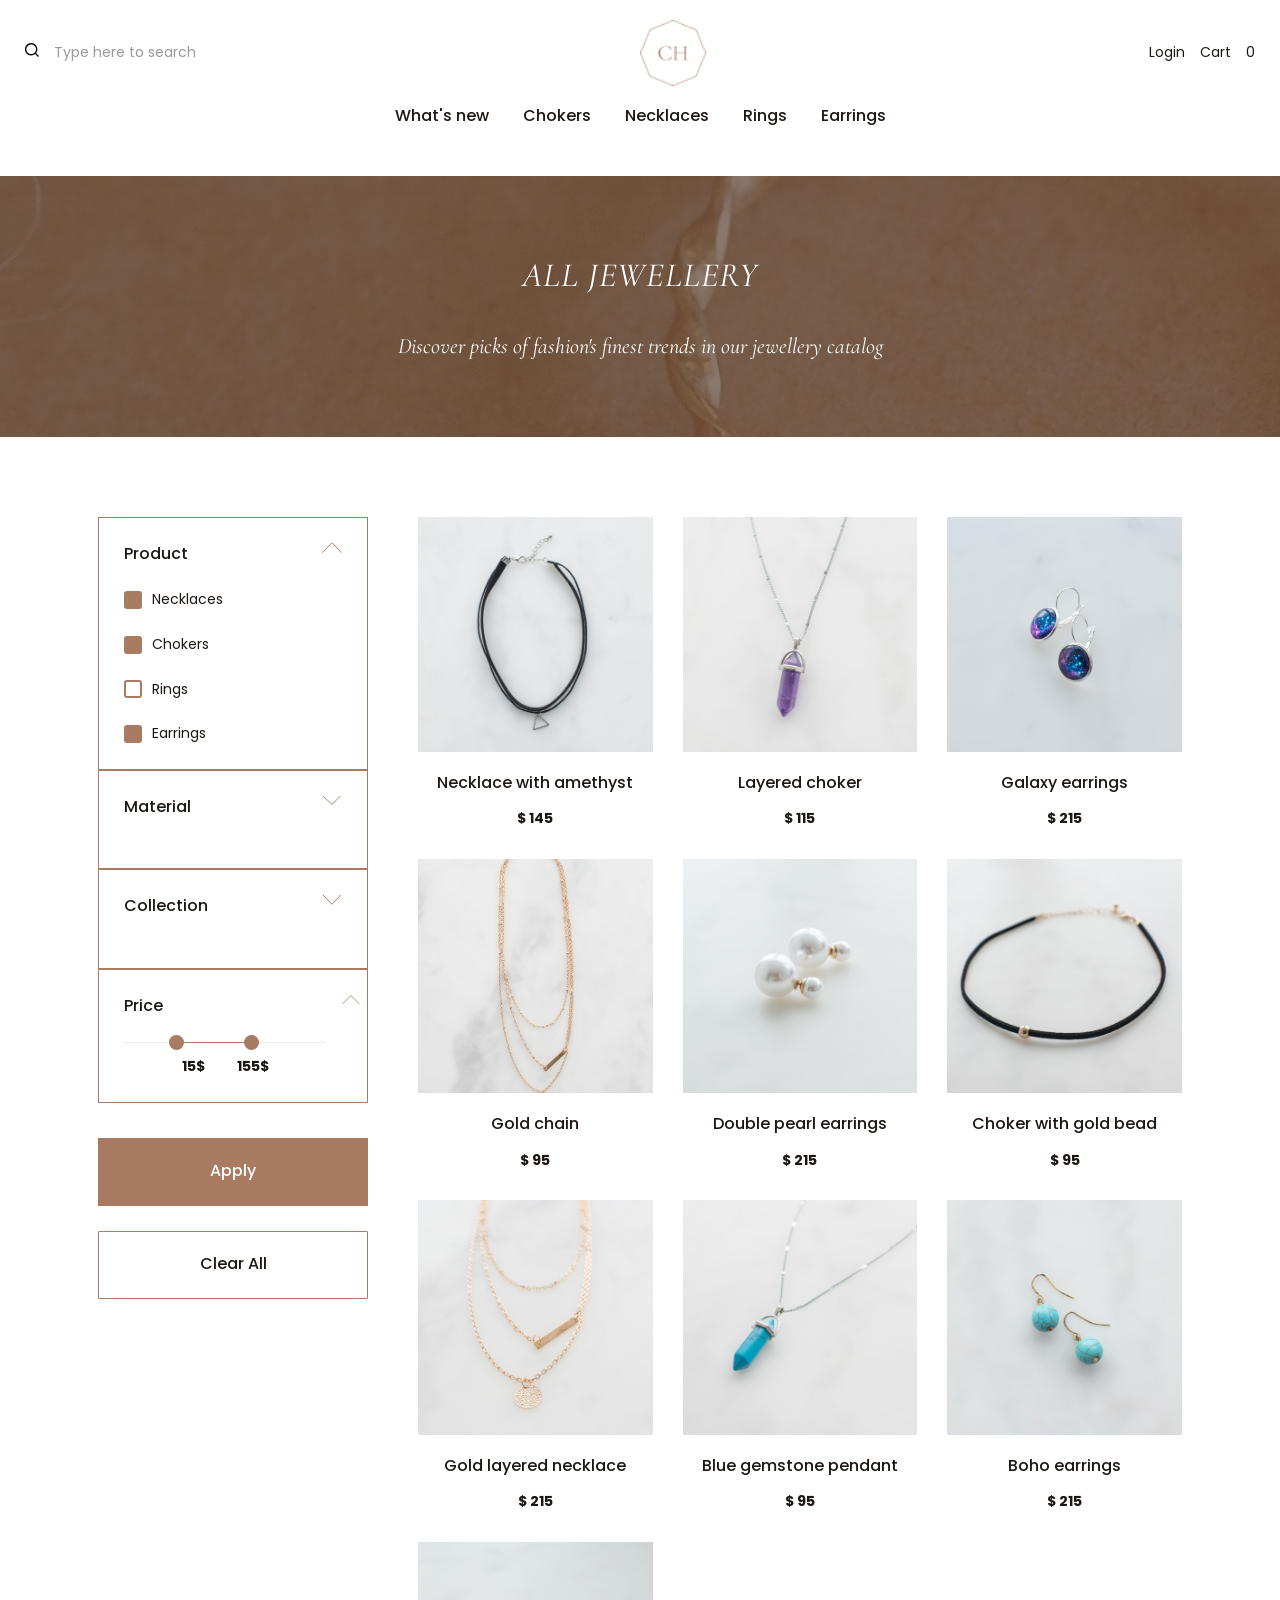
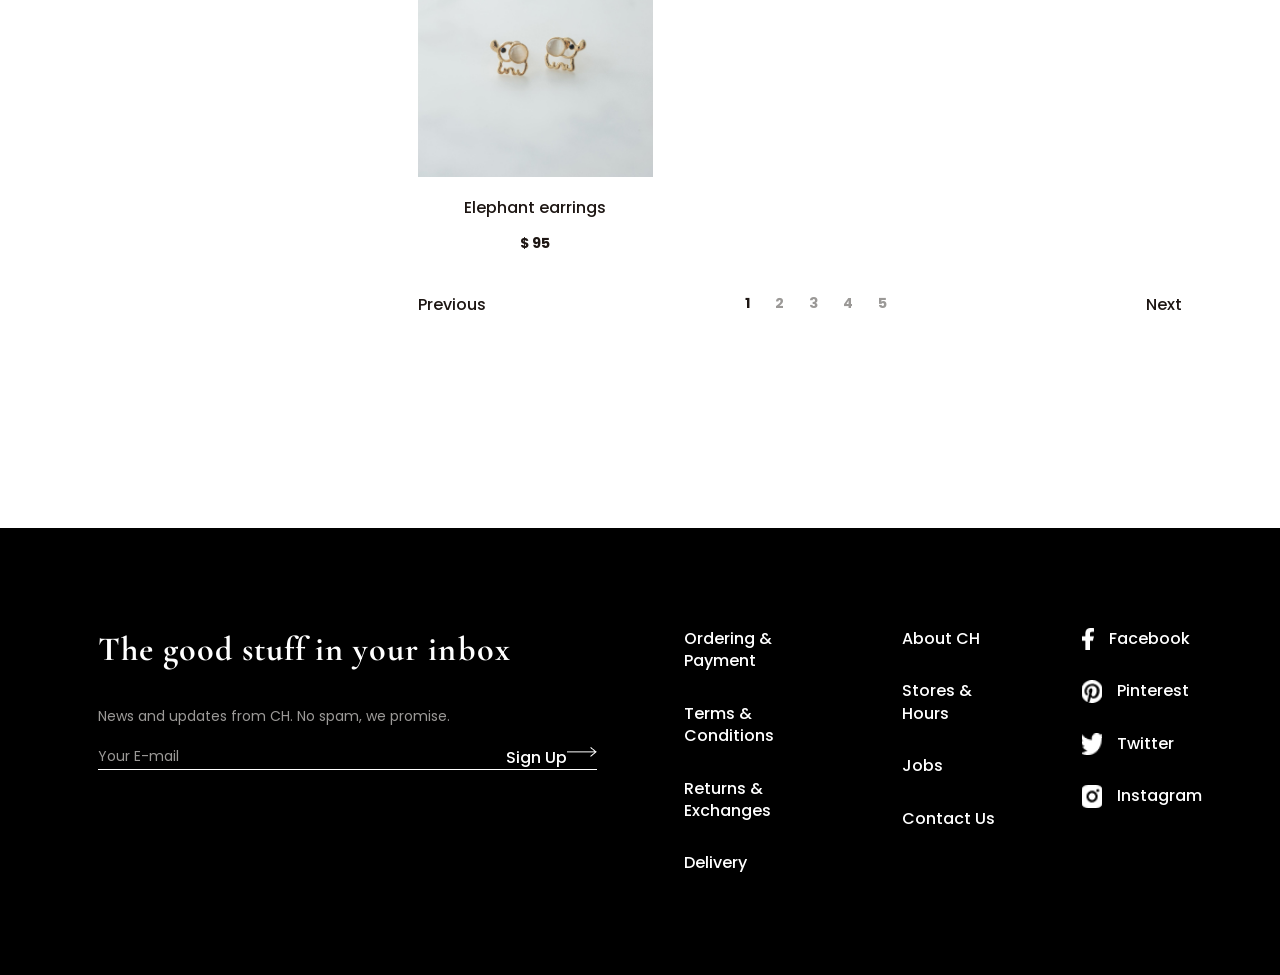
==== catalog.html @ da2d2605 "Доробира усі сторінки із модульними вікн." ====
<!DOCTYPE html>
<html>
  
  <head>
  <meta charset="UTF-8" />
  <meta name="viewport" content="width=device-width, initial-scale=1" />
  <link rel="stylesheet" type="text/css" href="css/reset.css">
  <link rel="stylesheet" type="text/css" href="css/style-all-pages.css">
  <link rel="stylesheet" type="text/css" href="css/catalog.css">
  <title>Главная</title>
  <style>
        @import url('https://fonts.googleapis.com/css2?family=Cormorant+Garamond:ital,wght@0,300..700;1,300..700&display=swap');
        @import url('https://fonts.googleapis.com/css2?family=Cormorant+Garamond:ital,wght@0,300..700;1,300..700&family=Poppins:ital,wght@0,100;0,200;0,300;0,400;0,500;0,600;0,700;0,800;0,900;1,100;1,200;1,300;1,400;1,500;1,600;1,700;1,800;1,900&display=swap');
  </style>
  </head>
  <body>
   
    <header class="header">
        <div class="header_only-mobile-tablet">
            <img class="icon-menu" src="images/menu.svg"  alt="menu">
            <img class="icon-logo" src="images/logo.png"  alt="logo">
            <img class="icon-basket" src="images/basket.svg" alt="basket">
        </div>

        <section class="menu hide-menu">
            <div class="menu_icon">
                <img class="icon-menu" src="images/menu-white.png"  alt="menu">
                <img class="icon-logo" src="images/logo-white.png"  alt="logo">
                <img class="icon-basket" src="images/basket-white.png" alt="basket">
            </div>
            <div class="menu_search"><img src="images/zoom.png"></div>
            <nav class="menu_text" >
                <li><a href="#">What's new</a></li>
                <li><a href="#">Chokers</a></li>
                <li><a href="#">Necklaces</a></li>
                <li><a href="#">Rings</a></li>
                <li><a href="#">Earrings</a></li>   
            <nav class="menu_text-opacity" >
                <li><a href="#">About CH</a></li>
                <li><a href="#">Stores & Hours</a></li>
                <li><a href="#">Contact Us</a></li>  
            </nav>
            <li><a href="#">Login</a></li> 
            </nav>


        </section>

        <section class="header_only-desktop">
            <article class="header_top-menu">
                <div class="header_left">
                   <img class="icon-zoom-black" src="images/zoom-black.svg">
                   <p class="color-grey-text">Type here to search</p>
                </div>
                <img class="icon-logo" src="images/logo.png"  alt="logo">
                <div class="header_rigth">
                    <p>Login</p>
                    <p>Cart</p>
                    <p>0</p>
                </div>
            </article>
            <article class="header_bottom-menu">
                <nav class="menu_text-only-desktop" >
                <li><a href="#">What's new</a></li>
                <li><a href="#">Chokers</a></li>
                <li><a href="#">Necklaces</a></li>
                <li><a href="#">Rings</a></li>
                <li><a href="#">Earrings</a></li>   
                 </nav>
            </article>
        </section>
    </header>
   
    <section class="scrin-first">
            <h2 class="text-italic-white">ALL JEWELLERY</h2>
            <p class="text-italic-white text_22">Discover picks of fashion's finest trends in our jewellery catalog</p>
    </section>

    <main class="main-catalog">
    
        <aside class="windows-filter hide-filter">
            <img class="windows-filter_close" src="images/close.svg">
                <article class="filter">
                            <div class="filter_one-card">
                                <div class="filter_text">
                                    <h4>Product</h4>
                                    <label><input type="checkbox" checked> Necklaces </label>
                                    <label><input type="checkbox" checked> Chokers </label>
                                    <label><input type="checkbox" > Rings </label>
                                    <label><input type="checkbox" checked> Earrings </label>
                                </div>
                                <img class="arrow-align" src="images/arrow-up.svg" alt="arrow up">
                            </div>
                            <div class="filter_one-card">
                                <div class="filter_text">
                                <h4>Material</h4>
                                <p></p>
                                </div>
                                <img class="arrow-align" src="images/arrow-down.svg" alt="arrow down">
                            </div>
                            <div class="filter_one-card">
                                <div class="filter_text">
                                <h4>Collection</h4>
                                <p></p>
                                </div>
                                <img class="arrow-align" src="images/arrow-down.svg" alt="arrow down">
                            </div>
                            <div class="filter_one-card">
                                <div class="filter_text">
                                    <h4>Price</h4>
                                    <div class="price">
                                        <div class="price_point">
                                            <div class="longline"><div class="shortline"><div class="circl"></div><div class="circl"></div></div></div>
                                        </div>
                                        <div class="price_input">
                                            <span class="text-bold">15$</span>
                                            <span class="text-bold">155$</span>
                                        </div>
                                    </div>
                                </div>
                                <img class="arrow-align" src="images/arrow-up.svg" alt="arrow up">
                            </div>
                        </div>
                        
                </article >
                <div class="button-form">
                    <button class="button-apply"><h4>Apply</h4></button>
                    <button class="button-clear"><h4>Clear All</h4></button>
                </div>
        </aside> 

        <section class="catalog-galery">
            <button class="button-filter"><h4>Filter</h4></button>
                <div class="new-in_shop-cards">
                    <div class="shop-card-catalog">
                        <img class="img-buy" src="images/layered-choker-necklace.jpg" alt="layered choker necklace">
                        <div class="shop-card_gap-text">
                            <h4>Necklace with amethyst</h4>
                            <span class="text-bold">$ 145</span>
                        </div>
                    </div>
                    <div class="shop-card-catalog">
                        <img class="img-buy" src="images/purple-gemstone-necklace.jpg" alt="purple gemstone necklace">
                        <div class="shop-card_gap-text">
                            <h4>Layered choker</h4>
                            <span class="text-bold">$ 115</span>
                        </div>
                    </div>
                    <div class="shop-card-catalog">
                        <img class="img-buy" src="images/galaxy-earrings.jpg" alt="galaxy earrings">
                        <div class="shop-card_gap-text">
                            <h4>Galaxy earrings</h4>
                            <span class="text-bold">$ 215</span>
                        </div>
                    </div>
                    <div class="shop-card-catalog">
                        <img class="img-buy" src="images/gold-chain.jpg" alt="Gold chain">
                        <div class="shop-card_gap-text">
                            <h4>Gold chain</h4>
                            <span class="text-bold">$ 95</span>
                        </div>
                    </div>
                    <div class="shop-card-catalog">
                        <img class="img-buy" src="images/double-pearl-earrings (1).jpg" alt="Double pearl earrings ">
                        <div class="shop-card_gap-text">
                            <h4>Double pearl earrings </h4>
                            <span class="text-bold">$ 215</span>
                        </div>
                    </div>
                    <div class="shop-card-catalog">
                        <img class="img-buy" src="images/black-choker-gold-bead.jpg" alt="Choker with gold bead">
                        <div class="shop-card_gap-text">
                            <h4>Choker with gold bead</h4>
                            <span class="text-bold">$ 95</span>
                        </div>
                    </div>
                    <div class="shop-card-catalog">
                        <img class="img-buy" src="images/gold-layered-necklace.jpg" alt="Gold layered necklace">
                        <div class="shop-card_gap-text">
                            <h4>Gold layered necklace</h4>
                            <span class="text-bold">$ 215</span>
                        </div>
                    </div>
                    <div class="shop-card-catalog">
                        <img class="img-buy" src="images/blue-gemstone-pendant.jpg" alt="Blue gemstone pendant">
                        <div class="shop-card_gap-text">
                            <h4>Blue gemstone pendant</h4>
                            <span class="text-bold">$ 95</span>
                        </div>
                    </div>
                    <div class="shop-card-catalog">
                        <img class="img-buy" src="images/boho-earrings.jpg" alt="Boho earrings">
                        <div class="shop-card_gap-text">
                            <h4>Boho earrings</h4>
                            <span class="text-bold">$ 215</span>
                        </div>
                    </div>
                    <div class="shop-card-catalog">
                        <img class="img-buy" src="images/elephant-earrings.jpg" alt="Elephant earrings">
                        <div class="shop-card_gap-text">
                            <h4>Elephant earrings</h4>
                            <span class="text-bold">$ 95</span>
                        </div>
                    </div>
                </div>
                <div class="page-mobile"> 
                    <h4 class="page-mobile_name">Previous</h4>
                    <div class="page-mobile_nombers">
                        <p class="text-bold">1</p>
                        <p class="text-bold color-grey-text">2</p>
                        <p class="text-bold color-grey-text">3</p>
                        <p class="text-bold color-grey-text">4</p>
                        <p class="text-bold color-grey-text">5</p>
                    </div>
                    <h4 class="page-mobile_name">Next</h4>
                </div>

        </section>
            
        <section class="LogIn hide-login">
                <article class="LogIn_fon">
                    <img class="LogIn_close" src="images/close2.png">
                </article>

                <article class="LogIn_form">
                        <h3>Log In</h3>
                        <input class="custom-input" type="email" placeholder="Your E-mail"> 
                        <input class="custom-input" type="password" placeholder="Password">
                        <div class="forgot-link-container">
                            <a href="#" class="forgot-password">Forgot your password?</a>
                        </div>
                        <button class="LogIn_button" type="submit">Log in</button>
                        <div class="text-under-button">
                            <p class="color-grey-text">Dont have an account?</p>
                            <h4>Sign up</h4>
                        </div>
                </article>
        </section>
  
    </main>

    <footer>
        <article class="footer_text-column1">
            <h2>The good stuff in your inbox </h2>
            <p class="color-grey-text">News and updates from CH. No spam, we promise.</p>
            <div>
            <div class="footer_text-between">
                <p class="color-grey-text">Your E-mail</p>
                <h4>Sign Up<img class="hide-mobile" src="images/arrow-rigth-white.png" alt="arrow rigth"></h4>
            </div>
            <hr class="footer_white-line">
            </div>
            
        </article>
        <div class="footer_for-tablet">
            <article class="footer_text-column2">
                <h4>Ordering & Payment</h4>
                <h4>Terms & Conditions</h4>
                <h4>Returns & Exchanges</h4>
                <h4>Delivery</h4>
            </article>
            <article class="footer_text-column2">
                <h4>About CH</h4>
                <h4>Stores & Hours</h4>
                <h4>Jobs</h4>
                <h4>Contact Us</h4>
            </article>
            <article class="footer_text-column3">
                <div class="footer_soc-icons">
                    <img src="images/facebook.png" alt="facebook">
                    <h4 class="footer_text-soc-icon">Facebook</h4>
                </div>
                <div class="footer_soc-icons">
                    <img src="images/printerest.png" alt="printerest">
                    <h4 class="footer_text-soc-icon">Pinterest</h4>
                </div>
                <div class="footer_soc-icons">
                    <img src="images/tweter.png" alt="Twitter">
                    <h4 class="footer_text-soc-icon">Twitter</h4>
                </div>
                <div class="footer_soc-icons">
                    <img src="images/instagram.png" alt="instagram">
                    <h4 class="footer_text-soc-icon">Instagram</h4>
                </div>
            </article>
        </div>
    </footer>


  </body>
</html>
---- css/style-all-pages.css ----
body {
  margin: 0;
  font-family: 'Poppins', sans-serif;
  font-size: 14px;
  color: #1D1613;
  background: #fff;
  line-height: 140%;
}

.header {
    height: 92px;
    padding: 20px 25px;

}
.header_only-mobile-tablet {
  display: flex;
  justify-content: space-between;
  align-items: center;
}

@media (min-width: 321px) {
    .header{
      padding: 30px 45px;
      height: 126px;
    }
}
@media (min-width: 769px) {
    .header_only-mobile-tablet {
      display: none;
    }
}
.header_only-desktop {
  display: none;
}

@media (min-width:769px) {
.header {
  height: 176px;
  padding: 20px 25px;
}
.header_only-desktop {
  display: flex;
  flex-direction: column;

}
.header_top-menu {
 display: flex;
 justify-content: space-between;
 align-items: center;
 
}
.header_bottom-menu {
  display: flex;
  justify-content: center;
  align-items: center;
  height: 60px;
}
.menu_text-only-desktop {
    width: 100%;
    display: flex;
    justify-content: center;
    gap: 34px;
    font-size: 16px;
    font-weight: 500;
    color: #1D1613;
}
.header_left {
    display: flex;
    gap: 15px;
}
.header_rigth {
    display: flex;
    gap: 15px;
}
.icon-zoom-black {
    width: 14px;
    height: 14px;
}
}


.menu {
    position: fixed;
    display: flex;
    flex-direction: column;
    justify-content: center;
    align-items: center;
    width: 320px;
    height: auto;
    gap: 45px;
    background-color: #A87B62;
    transform: translate(-50%, -50%);
    top: 50%;
    left: 50%;
    box-shadow: 0px 5px 10px 0px rgba(0, 0, 0, 0.5);
    padding: 20px 15px;
 }
  /* */
 .hide-menu {
    display: none;
}

.menu_icon {
    display: flex;
    gap: 94px;
    align-items: center;
}
.menu_search {
    background: rgba(255, 255, 255, 0.15);
    width: 290px;
    height: 40px;
    border-radius: 21px;
    display: flex;
    align-items: center;
    padding-left: 12px;
}
.menu_text {
    width: 100%;
    display: flex;
    flex-direction: column;
    justify-content: flex-start;
    gap: 40px;
    font-size: 24px;
    font-weight: 500;
    color: #FFFFFF;
}

.menu_text-opacity {
    width: 100%;
    display: flex;
    flex-direction: column;
    justify-content: flex-start;
    gap: 30px;
    font-size: 18px;
    font-weight: 500;
    color: rgba(255, 255, 255, 0.75);;
}
@media (min-width: 321px) and (max-width:768px){
 .menu {
    width: 768px;
    height: 778px;
    padding: 30px 45px;
    top: 30%;
    left: 50%;
}
.menu_icon {
    gap: 281px;
}
.menu_search {
    width: 678px;
}
}
@media (min-width:769px) {
     .menu {
        display: none;
     }
}

.main {
    display: flex;
    width: 100%;
    flex-direction: column;
    justify-content: center;
    padding: 0 15px;
    gap: 70px;
}
.main-catalog {
    display: flex;
    width: 100%;
    padding: 80px 15px;
    justify-content: center;
    gap: 50px;
}
@media (min-width: 321px) {
    .main{
        padding: 0 45px;
    }
    .main-catalog {
      padding: 50px 45px;
    }
}
@media (min-width: 769px) {
    .main{
        padding: 0 98px;
    }
    .main-catalog {
      padding: 80px 98px;
    }
}

h1 {
  font-size: 38px;
  font-family: 'Cormorant Garamond', 'Trebuchet MS', 'Lucida Sans Unicode', 'Lucida Grande', 'Lucida Sans', Arial, sans-serif;
  color: #fff;
  letter-spacing: 0.03em;
  font-weight: 700;
  text-transform: uppercase;
}

h2 {
  font-size: 34px;
  font-family: 'Cormorant Garamond', 'Trebuchet MS', 'Lucida Sans Unicode', 'Lucida Grande', 'Lucida Sans', Arial, sans-serif;
  font-weight: 700;
  letter-spacing: 0.03em;
  line-height: 130%;
  margin-bottom: 35px;
}
h3 {
  font-size: 26px;
  font-family: 'Cormorant Garamond', 'Trebuchet MS', 'Lucida Sans Unicode', 'Lucida Grande', 'Lucida Sans', Arial, sans-serif;
  font-weight: 600;
  
}
h4 {
  font-size: 16px;
  font-weight: 500;
  letter-spacing: 0;
  line-height: 140%;
}
.text_22 {
  font-size: 22px;
  font-family: 'Cormorant Garamond', 'Trebuchet MS', 'Lucida Sans Unicode', 'Lucida Grande', 'Lucida Sans', Arial, sans-serif;
  font-weight: 500;
  line-height: 120%;
  
}
.text-italic-white {
  font-style: italic;
  color: #fff;
  font-weight: 400;
}
.text-italic-black {
  font-style: italic;
  color: #000;
  font-weight: 600;
  line-height: 130%;
}
.text-bold {
 font-weight: bold;
}
.color-grey-text {
  color: #9b9997;
}

.brown-line::after {
  content: "";
  height: 1px;
  width: 80px;
  background-color: #A87B62;
  display: block;
  flex-shrink: 0;
  margin: 6px auto 0;
}
.img-buy {
  width: 100%;
  aspect-ratio: 1 / 1;   /* квадрат */
  object-fit: cover;
  display: block;
}
.icon-logo {
    width: 52px;
    height: 52px;
}
@media (min-width: 321px) {
  .icon-logo {
    width: 66px;
    height: 66px;
 }
}
.icon-menu {
    width: 25px;
    height: 20px;
}
.icon-basket {
    width: 18px;
    height: 16px;
}
footer {
  background-color: #000;
  color: #fff;
  display: flex;
  flex-direction: column;
  width: 100%;
  padding: 60px 15px;
  margin-top: 71px;
  gap: 50px;
}
.footer_text-column1 {
  display: flex;
  flex-direction: column;
}
.footer_text-column2 {
  display: flex;
  flex-direction: column;
  gap: 30px;
}
.footer_text-column3 {
  display: flex;
  gap: 30px;
}
.footer_for-tablet {
    display: flex;
    flex-direction: column;
    gap: 50px;
  }
.footer_text-between {
  display: flex;
  justify-content: space-between;
  padding-top: 20px;
}
.footer_white-line {
  background-color:  #fff;
  height: 1px;
}
.footer_text-soc-icon {
  display: none;
}

@media (min-width: 321px) {
  footer {
    padding: 60px 100px 60px 45px;
    margin-top: 80px;
  }
  .footer_text-column1 {
   flex: 1;
}
  .footer_for-tablet {
    flex: 1;
    display: flex;
    flex-direction: row;
    gap: 87px;
  }
  .footer_text-column3 {
    display: flex;
    flex-direction: column;
    gap: 30px;
  }
  .footer_text-soc-icon {
    display: block;
  }
  .footer_soc-icons {
    display: flex;
    gap: 15px;
  }

}
@media (min-width: 769px) {
  footer {
    padding: 100px 98px;
    margin-top: 132px;
    flex-direction: row;
    gap: 87px;
  }
  .footer_for-tablet {
    display: flex;
    flex-direction: row;
    gap: 87px;
  }
  .footer_text-column3 {
    display: flex;
    flex-direction: column;
    gap: 30px;
  }
  .footer_text-soc-icon {
    display: block;
  }
  .footer_soc-icons {
    display: flex;
    gap: 15px;
  }

}
.new-in {
    display: flex;
    flex-direction: column;
    margin-top: 70px;
    gap: 40px;
}
.section-name{
    display: flex;
    flex-wrap: wrap;
    align-items: center;
    justify-content: space-between;
}
.name-text {
    display: flex;
    flex-direction: column;
    justify-content: center;
    align-items: center;
}

.new-in_shop-cards {
    display: flex;
    flex-wrap: wrap;
    gap: 30px;
}
.shop-card {
    flex: 0 0 calc((100% - 30px) / 2);
    display: flex;
    flex-direction: column;
    align-items: center;
    gap: 20px;
}
.shop-card-catalog {
    flex: 0 0 calc((100% - 30px) / 2);
    display: flex;
    flex-direction: column;
    align-items: center;
    gap: 20px;
}

@media (min-width: 769px){
    .shop-card-catalog {
        flex: 0 0 calc((100% - 90px) / 4);
    }
}
@media (min-width: 321px){
    .shop-card-catalog {
        flex: 0 0 calc((100% - 60px) / 3);
    }
}
.hide {
        display: none;
}

@media (min-width:769px){
    .hide {
        display: flex;
    }
}
.shop-card_gap-text {
    display: flex;
    flex-direction: column;
    align-items: center;
    gap: 15px; 
}
.cards-page-mobile, .cards-page-tablet, .cards-page-decstop {
    display: none;
}

@media (max-width: 320px) {
    .cards-page-mobile {
        display: flex;
        justify-content: center;
    }
}
@media (min-width: 321px) and (max-width: 768px) {
    .cards-page-tablet {
        display: flex;
        justify-content: center;
    }
}
@media (min-width: 769px) {
    .cards-page-decstop {
        display: flex;
        justify-content: center;
    }
}
---- css/catalog.css ----
.scrin-first {
    background: url('../images/main-img-catalog.jpg');
    height: 261px;
    display: flex;
    flex-direction: column;
    justify-content: center;
    align-items: center;    
    text-align: center;
    padding: 0 36px;

}
@media (min-width: 321px) {
    .scrin-first {
        background: url('../images/main-img-catalog-tablet.jpg');
    }
}
@media (min-width: 769px) {
    .scrin-first {
        background: url('../images/main-img-catalog-desktop.jpg');
    }
}
.button-filter {
    width: 100%;
    height: 68px;
    background-color: #A87B62;
    text-align: center;
    color: white;
}
@media (min-width:769px) {
    .button-filter {
        display: none;
    }
}
.button-form {
    display: flex;
    flex-direction: column;
    gap: 25px;
    }
.button-apply {
    width: 100%;
    height: 68px;
    background-color: #A87B62;
    text-align: center;
    color: white;
}
.button-clear {
    width: 100%;
    height: 68px;
    border-radius: 1px;
    border-color:#A87B62;
    border-style: solid;
    border-width: 1px;
    text-align: center;
    color: #1D1613;
}


.filter {
    display: flex;
    flex-direction: column;
    text-align: left;
}
.filter_one-card {
    display: flex;
    justify-content: space-between;
    gap: 16px;
    border-width: 1px;
    border-color: #A87B62;
    border-style: solid;
    padding: 25px;
}
.filter_text {
    display: flex;
    flex-direction: column;
    gap: 25px;
}
.arrow-align {
    width: 20px;
    height: 10px;
}
.windows-filter_close {
    display: none;
}


@media (max-width:768px){
    .windows-filter {
        display: block;
        position: fixed;
        background-color: white;
        transform: translate(-50%, -50%);
        box-shadow: 0px 5px 10px 0px rgba(0, 0, 0, 0.5);
    }
        /* */
    .hide-filter {
    display: none;
    }
    .windows-filter_close {
        display: block;
        position: absolute;
        left: 260px;
        top: -10px;
}
}
@media (max-width:320px){
    .windows-filter {
        display: block;
        position: fixed;
        background-color: white;
        width: 270px;
        height: 736px;
        transform: translate(-50%, -50%);
        top: 60%;
        left: 50%;
        box-shadow: 0px 5px 10px 0px rgba(0, 0, 0, 0.5);
    }
    .windows-filter_close {
        display: block;
        position: absolute;
        left: 260px;
        top: -10px;
}
        /* */
    .hide-filter {
    display: none;
    }
}

input[type="checkbox"] {
  appearance: none;        
  -webkit-appearance: none;
  width: 18px;
  height: 18px;
  border: 2px solid #A87B62; 
  border-radius: 3px;
  cursor: pointer;
  transition: 0.2s ease;
}
input[type="checkbox"]:checked {
  background-color: #A87B62; 
}
label {
  display: flex;
  align-items: center;
  gap: 10px;
}



.catalog-galery {
    display: flex;
    flex: 3;
    flex-direction: column;
    gap: 40px;
}

aside {
    display: none;
}
@media (min-width:769px){
    aside {
    flex: 1;
    display: flex;
    flex-direction: column;
    gap: 35px;
}
}
.price {
    display: flex;
    flex-direction: column;
    gap:14px;
}
.price_point {
    display: flex;
    justify-content: center;
    align-items: center;
}
.longline {
    position: relative;
    width: 202px;
    height: 1px;
    background: #F0EAE4;
}
.shortline {
    position: absolute;
    display: flex;
    justify-content: space-between;
    align-items: center;
    width: 90px;
    height: 1px;
    margin-left: 45px;
    background: #A87B62;
}
.circl {
    width: 15px;
    height: 15px;
    border-radius: 50px;
    background: #A87B62;
}
.price_input {
    display: flex;
    justify-content: center;
    gap: 32px;
}
.page-mobile {
    display: flex;
    justify-content: center;
}
.page-mobile_name {
    display: none;
}

@media (min-width:769px){
    .page-mobile_name {
    display: block;
    }
}
@media (min-width:321px){
    .page-mobile_name {
    display: block;
    }
    .page-mobile {
    justify-content: space-between;
    }
}
.page-mobile_nombers {
    display: flex;
    gap: 25px;
}

.LogIn {
    position: fixed;
    display: flex;
    flex-direction: column;
    justify-content: center;
    align-items: center;
    width: 270px;
    height: auto;
    gap: 45px;
    background-color: #F0EAE4;
    transform: translate(-50%, -50%);
    top: 50%;
    left: 50%;
    box-shadow: 0px 5px 10px 0px rgba(0, 0, 0, 0.5);
    padding-bottom: 45px;
}

 
/*  */
.hide-login {
    display: none;
}
  

.LogIn_fon {
    background-image: url('../images/sweet-ice-cream-photography-ootMB9iANOc-unsplash.jpg');
    height: 84px;
    width: 100%;
    background-size: cover;
    position: relative;
}
.LogIn_close {
    position: absolute;
    top: -5px;
    right: -5px;
}
.LogIn_form {
    display: flex;
    flex-direction: column;
    justify-content: center;
    align-items: center;
    width: 100%;
    gap: 40px;
}

.custom-input {
    width: 240px;
    border: none;
    border-bottom: 1px solid #000;
    background: transparent;
    text-align: left;
}
.custom-input::placeholder {
    color: #A0A0A0;
    font-family: 'Poppins';
}
.forgot-link-container {
    padding-left: 20px;
    margin-top: 8px;
}
.forgot-password {
    font-size: 12px;
    color: #8E8E8E;
    text-decoration: none;
    font-family: 'Poppins'; 
}
.LogIn_button {
    background-color: #A87B62;
    text-align: center;
    border: none;
    color: white;
    width: 240px;
    height: 68px;
}
.text-under-button {
    display: flex;
}
 @media (min-width:321px) {
    .LogIn {
        width: 442px;
    }
    .LogIn_fon {
    height: 138px;
    }
    .LogIn_button {
        width: 340px;
    }
 }
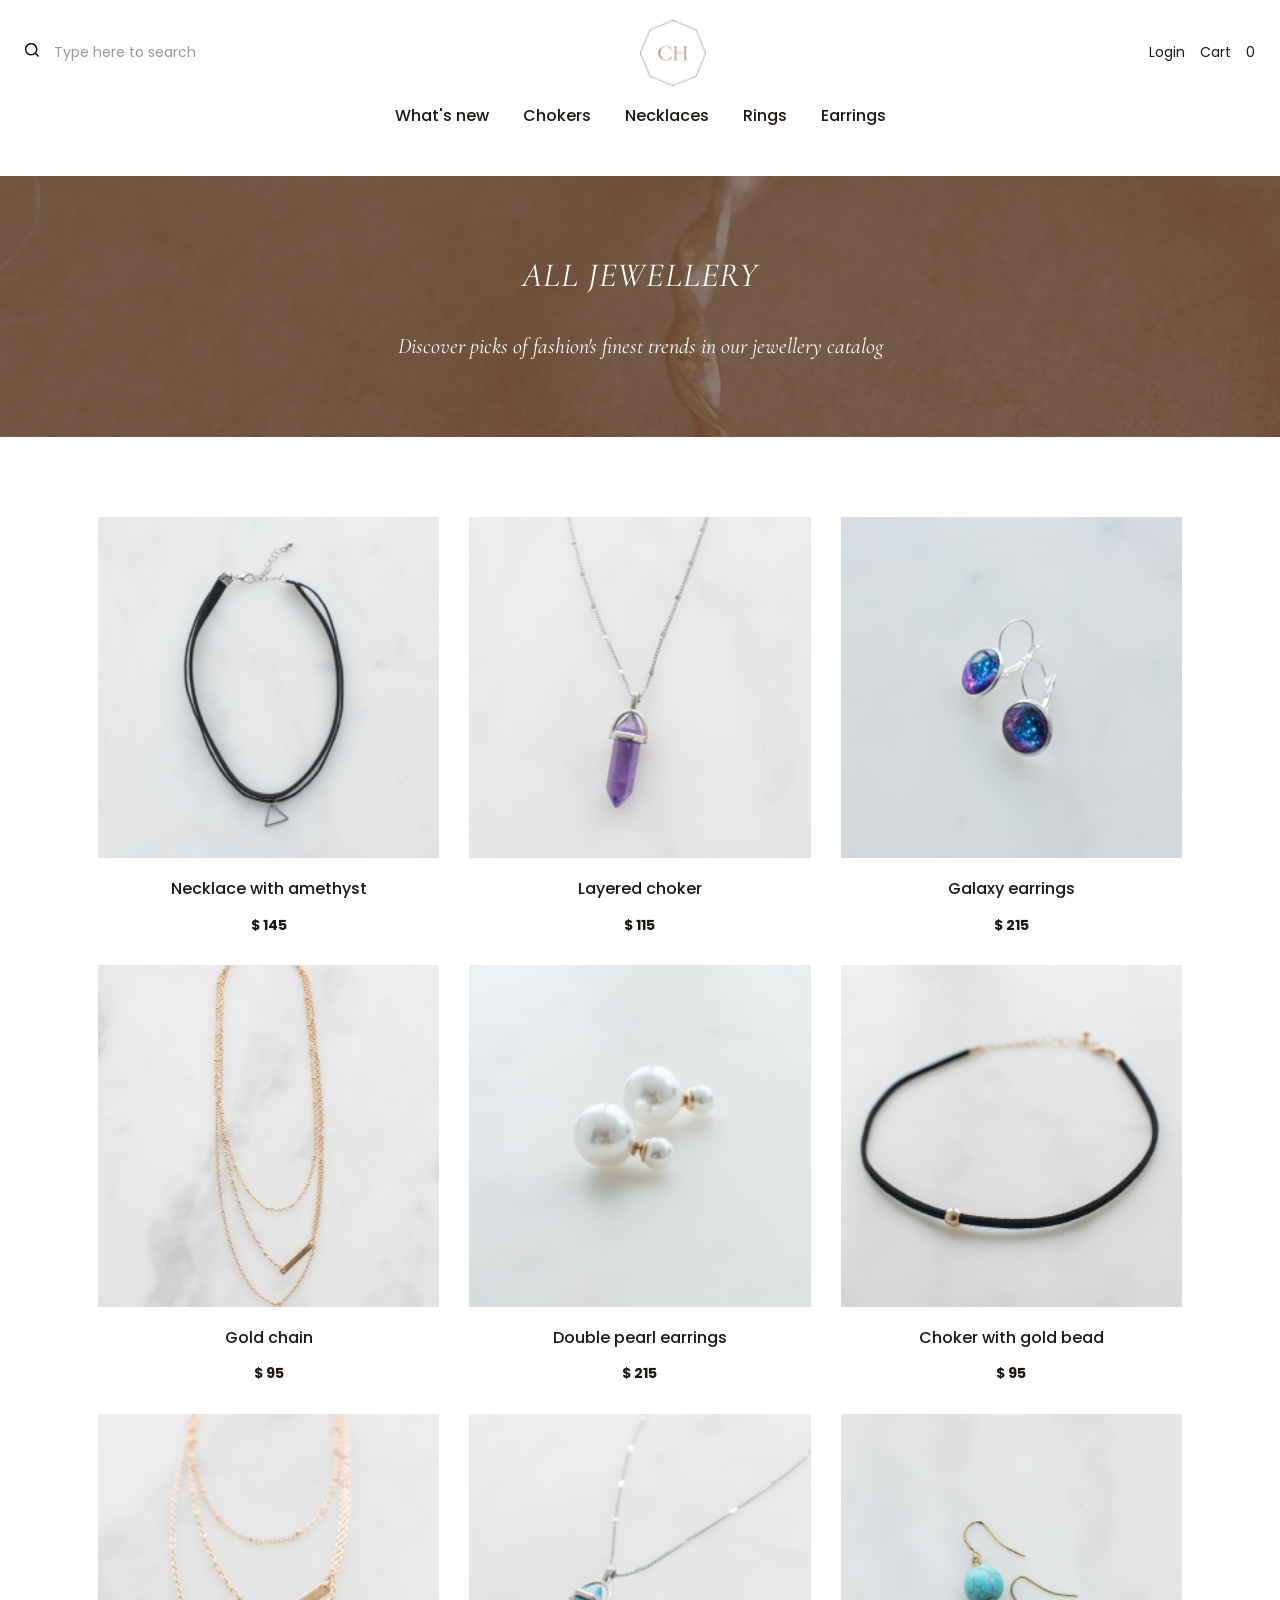
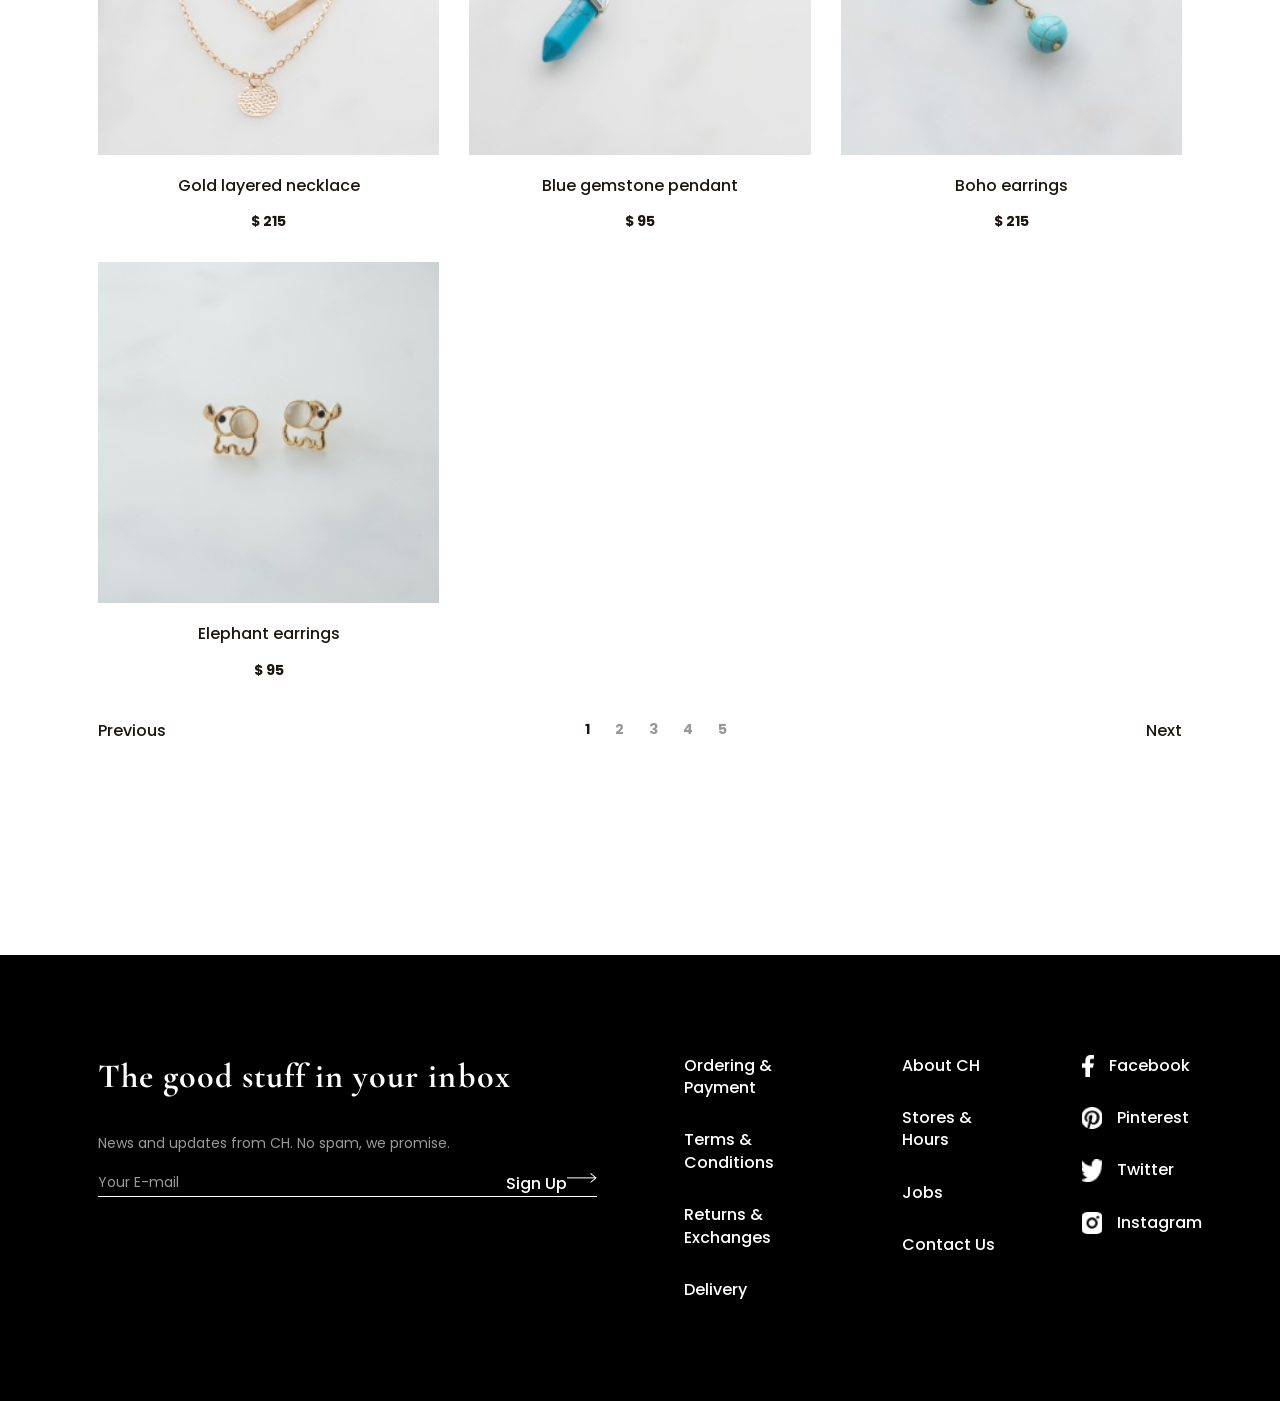
==== commit d37c74a6: "Зміни у меню" ====
--- a/catalog.html
+++ b/catalog.html
@@ -7,7 +7,7 @@
   <link rel="stylesheet" type="text/css" href="css/reset.css">
   <link rel="stylesheet" type="text/css" href="css/style-all-pages.css">
   <link rel="stylesheet" type="text/css" href="css/catalog.css">
-  <title>Главная</title>
+  <title>Каталог</title>
   <style>
         @import url('https://fonts.googleapis.com/css2?family=Cormorant+Garamond:ital,wght@0,300..700;1,300..700&display=swap');
         @import url('https://fonts.googleapis.com/css2?family=Cormorant+Garamond:ital,wght@0,300..700;1,300..700&family=Poppins:ital,wght@0,100;0,200;0,300;0,400;0,500;0,600;0,700;0,800;0,900;1,100;1,200;1,300;1,400;1,500;1,600;1,700;1,800;1,900&display=swap');
@@ -16,33 +16,33 @@
   <body>
    
     <header class="header">
+
         <div class="header_only-mobile-tablet">
             <img class="icon-menu" src="images/menu.svg"  alt="menu">
             <img class="icon-logo" src="images/logo.png"  alt="logo">
             <img class="icon-basket" src="images/basket.svg" alt="basket">
         </div>
 
-        <section class="menu hide-menu">
-            <div class="menu_icon">
+        <section class="menu-modal hide-menu">
+            <div class="menu-modal_icon">
                 <img class="icon-menu" src="images/menu-white.png"  alt="menu">
                 <img class="icon-logo" src="images/logo-white.png"  alt="logo">
                 <img class="icon-basket" src="images/basket-white.png" alt="basket">
             </div>
-            <div class="menu_search"><img src="images/zoom.png"></div>
-            <nav class="menu_text" >
-                <li><a href="#">What's new</a></li>
-                <li><a href="#">Chokers</a></li>
-                <li><a href="#">Necklaces</a></li>
-                <li><a href="#">Rings</a></li>
-                <li><a href="#">Earrings</a></li>   
-            <nav class="menu_text-opacity" >
-                <li><a href="#">About CH</a></li>
-                <li><a href="#">Stores & Hours</a></li>
-                <li><a href="#">Contact Us</a></li>  
+            <div class="menu-modal_search"><img src="images/zoom.png"></div>
+            <nav class="menu-modal_text" >
+                <a href="index.html"><li>What's new</li></a>
+                <a href="catalog.html"><li>Chokers</li></a>
+                <a href="#"><li>Necklaces</li></a>
+                <a href="#"><li>Rings</li></a>
+                <a href="#"><li>Earrings</li></a>
+            <nav class="menu-modal_text-opacity" >
+                <a href="#"><li>About CH</li></a>
+                <a href="#"><li>Stores & Hours</li></a>
+                <a href="#"><li>Contact Us</li></a>
             </nav>
-            <li><a href="#">Login</a></li> 
+            <a href="#"><li>Login</li></a>
             </nav>
-
 
         </section>
 
@@ -69,6 +69,7 @@
                  </nav>
             </article>
         </section>
+
     </header>
    
     <section class="scrin-first">
@@ -79,7 +80,6 @@
     <main class="main-catalog">
     
         <aside class="windows-filter hide-filter">
-            <img class="windows-filter_close" src="images/close.svg">
                 <article class="filter">
                             <div class="filter_one-card">
                                 <div class="filter_text">
--- a/css/style-all-pages.css
+++ b/css/style-all-pages.css
@@ -77,9 +77,7 @@
     height: 14px;
 }
 }
-
-
-.menu {
+.menu-modal {
     position: fixed;
     display: flex;
     flex-direction: column;
@@ -100,12 +98,12 @@
     display: none;
 }
 
-.menu_icon {
+.menu-modal_icon {
     display: flex;
     gap: 94px;
     align-items: center;
 }
-.menu_search {
+.menu-modal_search {
     background: rgba(255, 255, 255, 0.15);
     width: 290px;
     height: 40px;
@@ -114,7 +112,7 @@
     align-items: center;
     padding-left: 12px;
 }
-.menu_text {
+.menu-modal_text {
     width: 100%;
     display: flex;
     flex-direction: column;
@@ -124,8 +122,7 @@
     font-weight: 500;
     color: #FFFFFF;
 }
-
-.menu_text-opacity {
+.menu-modal_text-opacity {
     width: 100%;
     display: flex;
     flex-direction: column;
@@ -136,31 +133,127 @@
     color: rgba(255, 255, 255, 0.75);;
 }
 @media (min-width: 321px) and (max-width:768px){
- .menu {
+ .menu-modal {
     width: 768px;
     height: 778px;
     padding: 30px 45px;
     top: 30%;
     left: 50%;
 }
-.menu_icon {
+.menu-modal_icon {
     gap: 281px;
 }
-.menu_search {
+.menu-modal_search {
     width: 678px;
 }
 }
 @media (min-width:769px) {
-     .menu {
+     .menu-modal {
         display: none;
      }
 }
 
+
+
+.new-in {
+    display: flex;
+    flex-direction: column;
+    margin-top: 70px;
+    gap: 40px;
+}
+.section-name{
+    display: flex;
+    flex-wrap: wrap;
+    align-items: center;
+    justify-content: space-between;
+}
+.name-text {
+    display: flex;
+    flex-direction: column;
+    justify-content: center;
+    align-items: center;
+}
+
+.new-in_shop-cards {
+    display: flex;
+    flex-wrap: wrap;
+    gap: 30px;
+}
+.shop-card {
+    flex: 0 0 calc((100% - 30px) / 2);
+    display: flex;
+    flex-direction: column;
+    align-items: center;
+    gap: 20px;
+}
+.shop-card-catalog {
+    flex: 0 0 calc((100% - 30px) / 2);
+    display: flex;
+    flex-direction: column;
+    align-items: center;
+    gap: 20px;
+}
+
+@media (min-width: 769px){
+    .shop-card-catalog {
+        flex: 0 0 calc((100% - 90px) / 4);
+    }
+    .shop-card {
+        flex: 0 0 calc((100% - 90px) / 4);
+    }
+}
+@media (min-width: 321px){
+    .shop-card-catalog {
+        flex: 0 0 calc((100% - 60px) / 3);
+    }
+}
+.hide {
+        display: none;
+}
+
+@media (min-width:769px){
+    .hide {
+        display: flex;
+    }
+}
+.shop-card_gap-text {
+    display: flex;
+    flex-direction: column;
+    align-items: center;
+    gap: 15px; 
+}
+.cards-page-mobile, .cards-page-tablet, .cards-page-decstop {
+    display: none;
+}
+
+@media (max-width: 320px) {
+    .cards-page-mobile {
+        display: flex;
+        justify-content: center;
+    }
+}
+@media (min-width: 321px) and (max-width: 768px) {
+    .cards-page-tablet {
+        display: flex;
+        justify-content: center;
+    }
+}
+@media (min-width: 769px) {
+    .cards-page-decstop {
+        display: flex;
+        justify-content: center;
+    }
+}
+
+
+
+
 .main {
     display: flex;
     width: 100%;
     flex-direction: column;
     justify-content: center;
+    align-items: center;
     padding: 0 15px;
     gap: 70px;
 }
@@ -370,89 +463,3 @@
   }
 
 }
-.new-in {
-    display: flex;
-    flex-direction: column;
-    margin-top: 70px;
-    gap: 40px;
-}
-.section-name{
-    display: flex;
-    flex-wrap: wrap;
-    align-items: center;
-    justify-content: space-between;
-}
-.name-text {
-    display: flex;
-    flex-direction: column;
-    justify-content: center;
-    align-items: center;
-}
-
-.new-in_shop-cards {
-    display: flex;
-    flex-wrap: wrap;
-    gap: 30px;
-}
-.shop-card {
-    flex: 0 0 calc((100% - 30px) / 2);
-    display: flex;
-    flex-direction: column;
-    align-items: center;
-    gap: 20px;
-}
-.shop-card-catalog {
-    flex: 0 0 calc((100% - 30px) / 2);
-    display: flex;
-    flex-direction: column;
-    align-items: center;
-    gap: 20px;
-}
-
-@media (min-width: 769px){
-    .shop-card-catalog {
-        flex: 0 0 calc((100% - 90px) / 4);
-    }
-}
-@media (min-width: 321px){
-    .shop-card-catalog {
-        flex: 0 0 calc((100% - 60px) / 3);
-    }
-}
-.hide {
-        display: none;
-}
-
-@media (min-width:769px){
-    .hide {
-        display: flex;
-    }
-}
-.shop-card_gap-text {
-    display: flex;
-    flex-direction: column;
-    align-items: center;
-    gap: 15px; 
-}
-.cards-page-mobile, .cards-page-tablet, .cards-page-decstop {
-    display: none;
-}
-
-@media (max-width: 320px) {
-    .cards-page-mobile {
-        display: flex;
-        justify-content: center;
-    }
-}
-@media (min-width: 321px) and (max-width: 768px) {
-    .cards-page-tablet {
-        display: flex;
-        justify-content: center;
-    }
-}
-@media (min-width: 769px) {
-    .cards-page-decstop {
-        display: flex;
-        justify-content: center;
-    }
-}
--- a/css/catalog.css
+++ b/css/catalog.css
@@ -34,6 +34,7 @@
 .button-form {
     display: flex;
     flex-direction: column;
+    align-items: center;
     gap: 25px;
     }
 .button-apply {
@@ -84,47 +85,45 @@
 
 
 @media (max-width:768px){
-    .windows-filter {
+    .windows-filter { 
         display: block;
         position: fixed;
         background-color: white;
         transform: translate(-50%, -50%);
         box-shadow: 0px 5px 10px 0px rgba(0, 0, 0, 0.5);
+        width: 95%;
+        height: auto;
+        top: 50%;
+        left: 50%;
+    }
+    .filter_one-card {
+        gap: 8px;
+        padding: 15px;
+    }
+    .filter_text {
+        gap: 15px;
     }
         /* */
     .hide-filter {
     display: none;
     }
-    .windows-filter_close {
-        display: block;
-        position: absolute;
-        left: 260px;
-        top: -10px;
-}
-}
-@media (max-width:320px){
-    .windows-filter {
-        display: block;
-        position: fixed;
-        background-color: white;
-        width: 270px;
-        height: 736px;
-        transform: translate(-50%, -50%);
-        top: 60%;
-        left: 50%;
-        box-shadow: 0px 5px 10px 0px rgba(0, 0, 0, 0.5);
-    }
-    .windows-filter_close {
-        display: block;
-        position: absolute;
-        left: 260px;
-        top: -10px;
+    .button-apply {
+    margin-top: 25px;
+    width: 90%;
+    height: 58px;
+    }
+    .button-clear {
+    width: 90%;
+    height: 58px;
+    margin-bottom: 25px;
+    }
+
 }
         /* */
     .hide-filter {
     display: none;
-    }
-}
+    } 
+
 
 input[type="checkbox"] {
   appearance: none;        
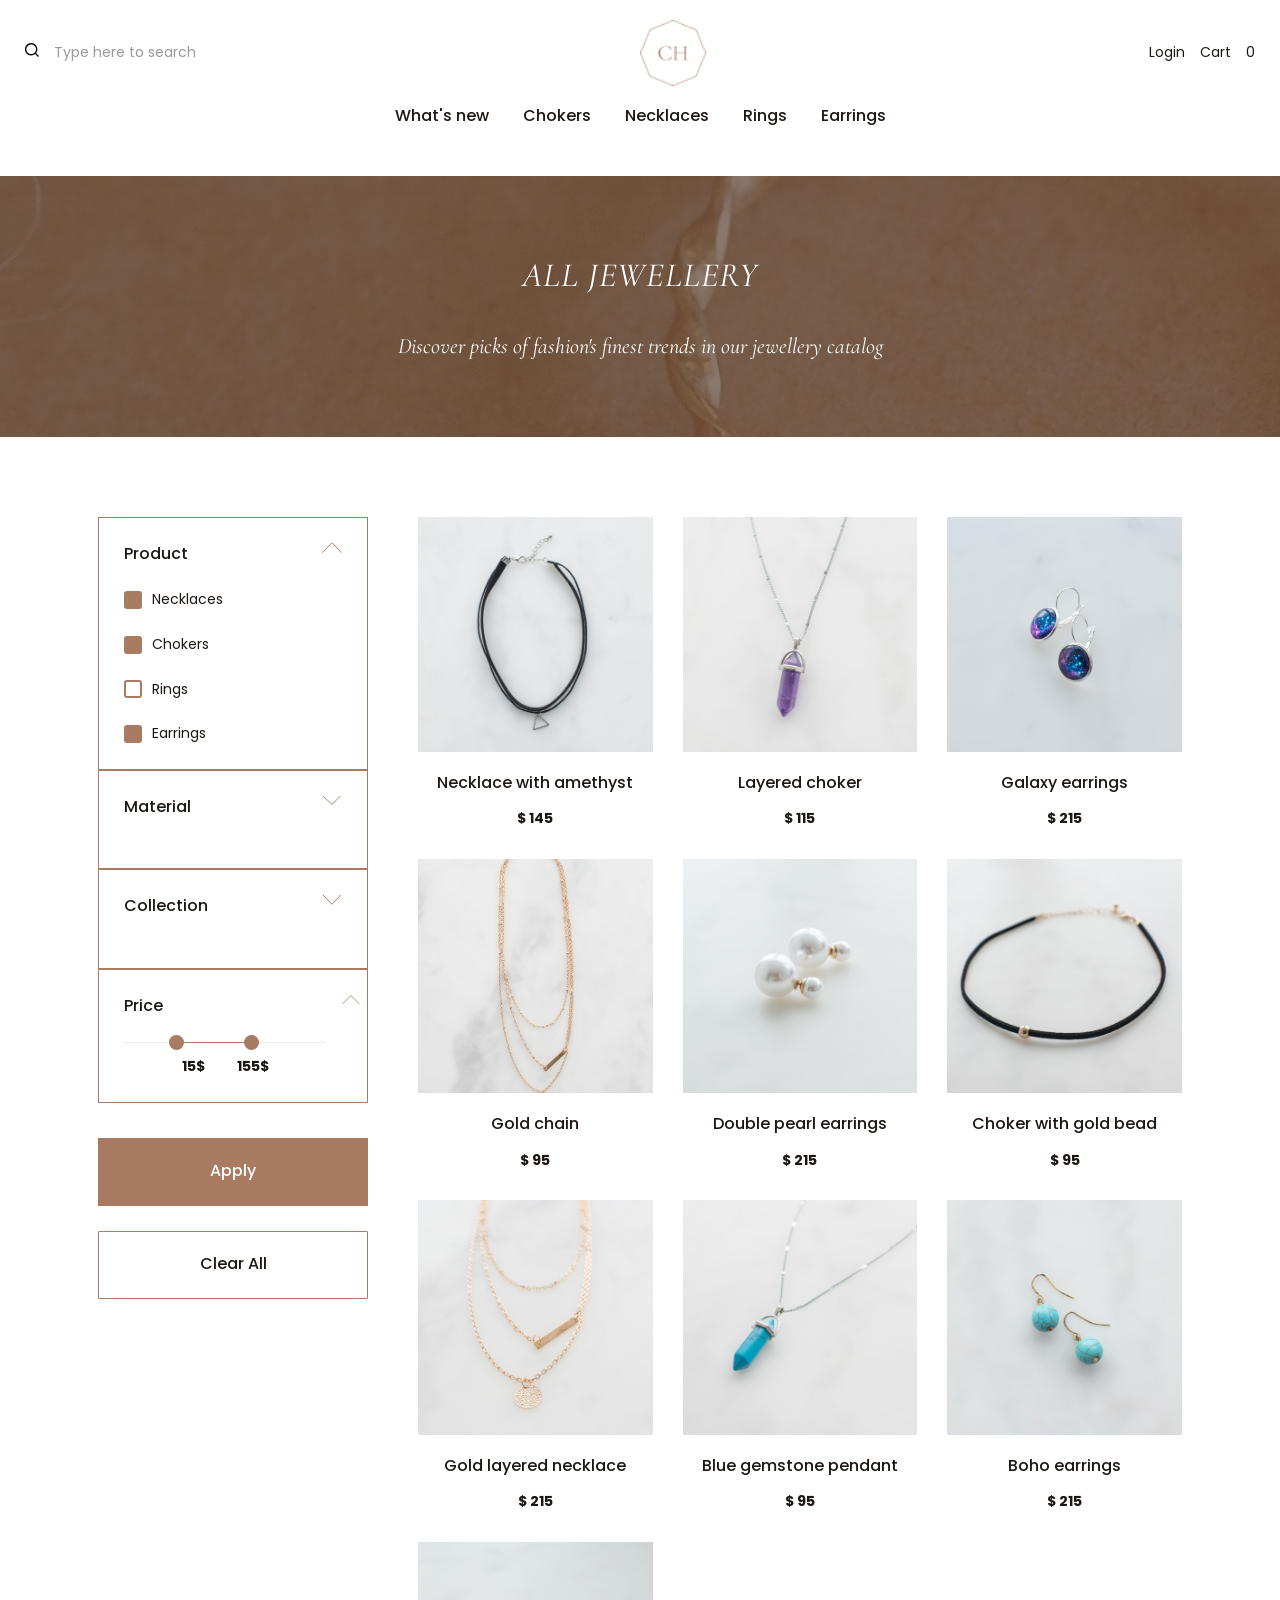
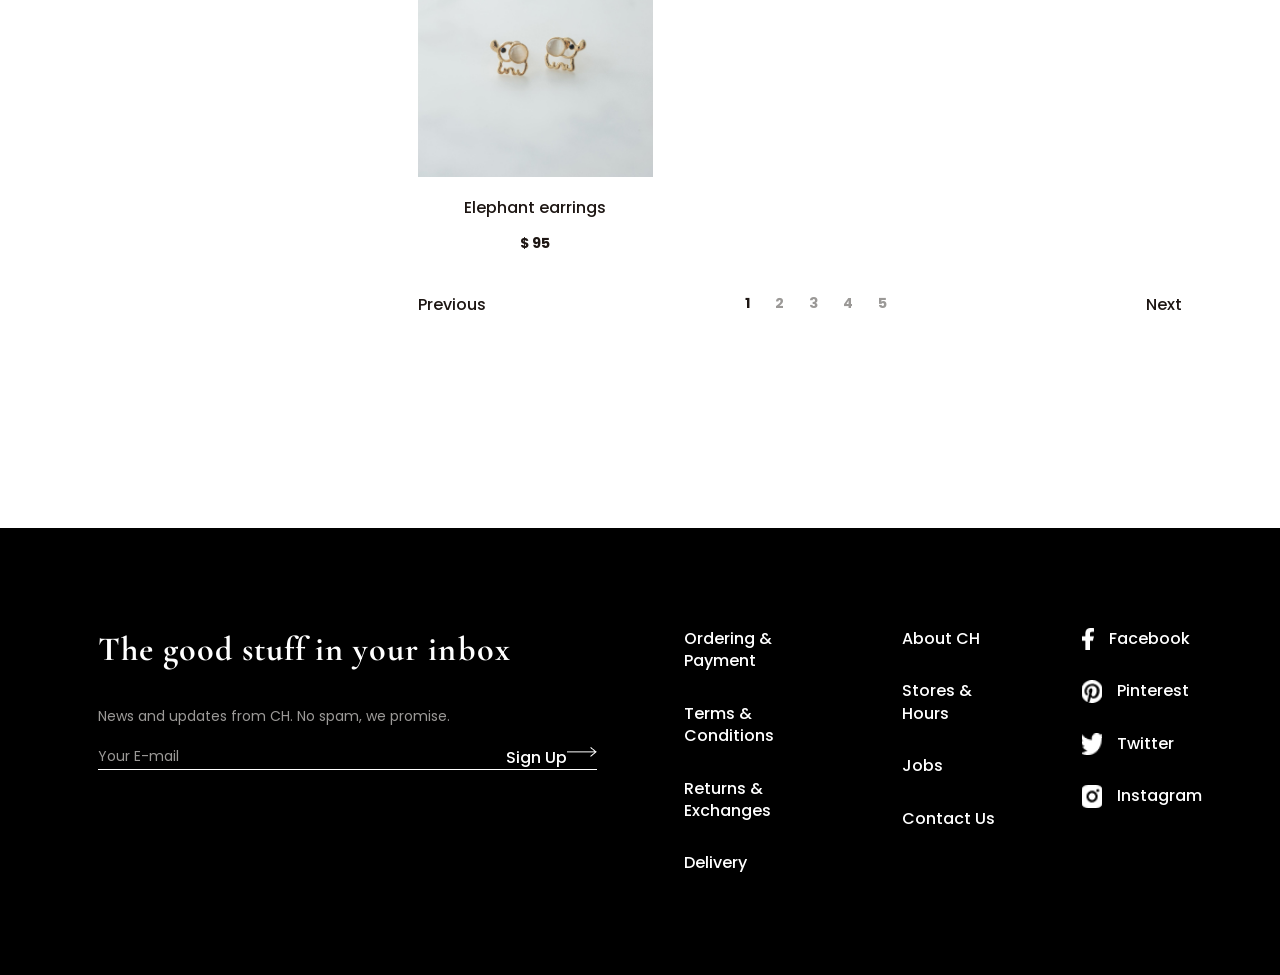
==== commit bd55b630: "правки меню" ====
--- a/catalog.html
+++ b/catalog.html
@@ -30,18 +30,26 @@
                 <img class="icon-basket" src="images/basket-white.png" alt="basket">
             </div>
             <div class="menu-modal_search"><img src="images/zoom.png"></div>
-            <nav class="menu-modal_text" >
-                <a href="index.html"><li>What's new</li></a>
-                <a href="catalog.html"><li>Chokers</li></a>
-                <a href="#"><li>Necklaces</li></a>
-                <a href="#"><li>Rings</li></a>
-                <a href="#"><li>Earrings</li></a>
-            <nav class="menu-modal_text-opacity" >
-                <a href="#"><li>About CH</li></a>
-                <a href="#"><li>Stores & Hours</li></a>
-                <a href="#"><li>Contact Us</li></a>
-            </nav>
-            <a href="#"><li>Login</li></a>
+            <nav class="menu-modal_text">
+                <ul>
+                    <li><a href="index.html">What's new</a></li>
+                    <li><a href="catalog.html">Chokers</a></li>
+                    <li><a href="#">Necklaces</a></li>
+                    <li><a href="#">Rings</a></li>
+                    <li><a href="#">Earrings</a></li>
+                </ul>
+
+                <nav class="menu-modal_text-opacity">
+                    <ul>
+                        <li><a href="#">About CH</a></li>
+                        <li><a href="#">Stores & Hours</a></li>
+                        <li><a href="#">Contact Us</a></li>
+                    </ul>
+                </nav>
+
+                <ul>
+                    <li><a href="#">Login</a></li>
+                </ul>
             </nav>
 
         </section>
--- a/css/style-all-pages.css
+++ b/css/style-all-pages.css
@@ -43,6 +43,7 @@
   flex-direction: column;
 
 }
+
 .header_top-menu {
  display: flex;
  justify-content: space-between;
--- a/css/catalog.css
+++ b/css/catalog.css
@@ -103,10 +103,10 @@
     .filter_text {
         gap: 15px;
     }
-        /* */
+        /* 
     .hide-filter {
     display: none;
-    }
+    }*/
     .button-apply {
     margin-top: 25px;
     width: 90%;
@@ -119,10 +119,6 @@
     }
 
 }
-        /* */
-    .hide-filter {
-    display: none;
-    } 
 
 
 input[type="checkbox"] {
